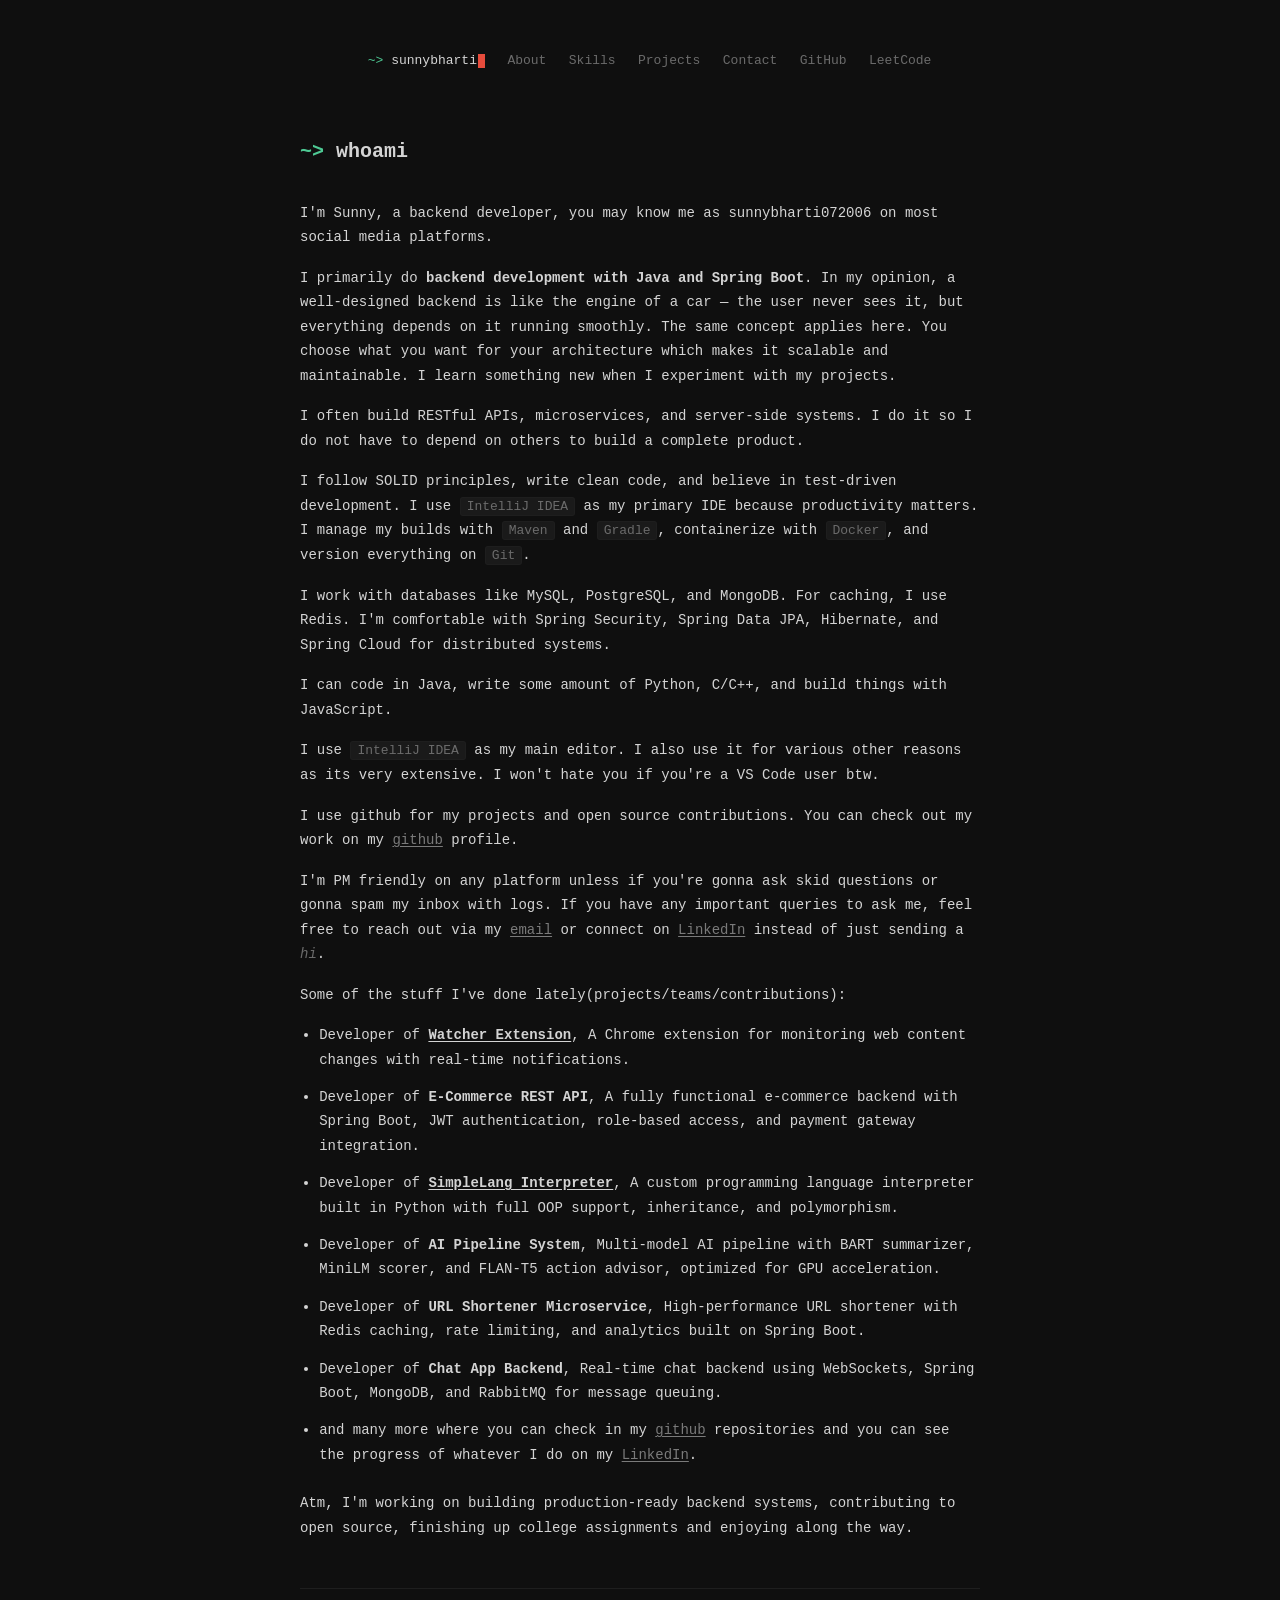
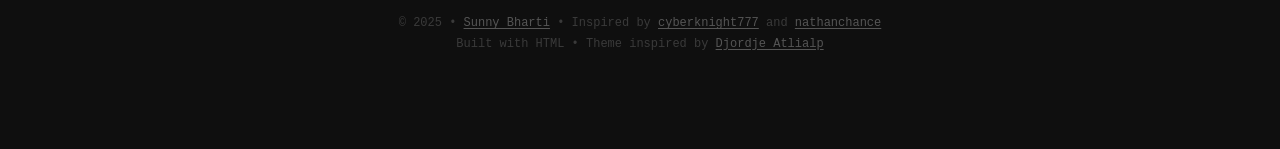
==== about.html @ 4e2f3e36 "Add files via upload" ====
<!DOCTYPE html>
<html lang="en">

<head>
  <meta charset="UTF-8" />
  <meta name="viewport" content="width=device-width, initial-scale=1.0" />
  <title>~&gt; whoami :: Sunny Bharti</title>
  <style>
    :root {
      --bg: #0f0f0f;
      --fg: #d4d4d4;
      --fg-dim: #6b6b6b;
      --border: #1e1e1e;
      --green: #4ec994;
      --link: #7a7a7a;
    }

    * {
      box-sizing: border-box;
      margin: 0;
      padding: 0;
    }

    body {
      background: var(--bg);
      color: var(--fg);
      font-family: 'Courier New', Courier, monospace;
      font-size: 14px;
      min-height: 100vh;
      padding: 2rem 1.5rem;
      line-height: 1.75;
    }

    /* ── NAV ── */
    nav {
      margin-bottom: 3rem;
    }

    nav ul {
      list-style: none;
      display: flex;
      flex-wrap: wrap;
      align-items: center;
      justify-content: center;
      gap: 0.3rem 1.4rem;
    }

    nav a {
      font-size: 13px;
      color: var(--fg-dim);
      text-decoration: none;
    }

    nav a:hover {
      color: var(--fg);
      text-decoration: underline;
    }

    .nav-brand {
      color: var(--fg);
      text-decoration: none;
    }

    .nav-brand:hover {
      color: var(--green);
    }

    .nav-brand .prefix {
      color: var(--green);
    }

    .nav-brand .cursor {
      display: inline-block;
      width: 7px;
      height: 14px;
      background: #e74c3c;
      margin-left: 1px;
      vertical-align: text-bottom;
      animation: cursor-blink 1s step-end infinite;
    }

    @keyframes cursor-blink {
      0%, 100% { opacity: 1; }
      50% { opacity: 0; }
    }

    /* ── CONTENT ── */
    .content {
      max-width: 680px;
      margin: 0 auto;
      padding-bottom: 4rem;
    }

    h1 {
      font-size: 20px;
      font-weight: bold;
      color: var(--fg);
      margin-bottom: 2rem;
    }

    h1 .prefix {
      color: var(--green);
    }

    p {
      margin-bottom: 1rem;
      color: var(--fg);
      font-size: 14px;
    }

    a {
      color: var(--link);
      text-decoration: underline;
      text-underline-offset: 2px;
    }

    a:hover {
      color: var(--fg);
    }

    strong {
      color: var(--fg);
      font-weight: bold;
    }

    code {
      background: #1a1a1a;
      border: 1px solid var(--border);
      padding: 1px 6px;
      border-radius: 3px;
      font-size: 13px;
      color: var(--fg-dim);
    }

    em {
      font-style: italic;
      color: var(--fg-dim);
    }

    ul {
      margin: 1rem 0 1.5rem 1.2rem;
      list-style: disc;
    }

    li {
      margin-bottom: 0.8rem;
      font-size: 14px;
      color: var(--fg);
    }

    li strong a {
      color: var(--fg);
      font-weight: bold;
    }

    li strong a:hover {
      color: var(--green);
    }

    /* ── FOOTER ── */
    footer {
      border-top: 1px solid var(--border);
      margin-top: 3rem;
      padding-top: 1.5rem;
      font-size: 12px;
      color: #3a3a3a;
      text-align: center;
      line-height: 1.7;
    }

    footer a {
      color: #555;
    }

    footer a:hover {
      color: var(--fg-dim);
    }
  </style>
</head>

<body>

  <nav>
    <ul>
      <li><a href="index.html" class="nav-brand"><span class="prefix">~&gt;</span> sunnybharti<span class="cursor"></span></a></li>
      <li><a href="about.html">About</a></li>
      <li><a href="skills.html">Skills</a></li>
      <li><a href="projects.html">Projects</a></li>
      <li><a href="contact.html">Contact</a></li>
      <li><a href="https://github.com/sunnybharti072006" target="_blank">GitHub</a></li>
      <li><a href="https://leetcode.com/u/sunnykumar_07/" target="_blank">LeetCode</a></li>
    </ul>
  </nav>

  <div class="content">
    <h1><span class="prefix">~&gt;</span> whoami</h1>

    <p>I'm Sunny, a backend developer, you may know me as sunnybharti072006 on most social media platforms.</p>

    <p>I primarily do <strong>backend development with Java and Spring Boot</strong>. In my opinion, a well-designed
      backend is like the engine of a car — the user never sees it, but everything depends on it running smoothly. The
      same concept applies here. You choose what you want for your architecture which makes it scalable and
      maintainable. I learn something new when I experiment with my projects.</p>

    <p>I often build RESTful APIs, microservices, and server-side systems. I do it so I do not have to depend on others
      to build a complete product.</p>

    <p>I follow SOLID principles, write clean code, and believe in test-driven development. I use
      <code>IntelliJ IDEA</code> as my primary IDE because productivity matters. I manage my builds with
      <code>Maven</code> and <code>Gradle</code>, containerize with <code>Docker</code>, and version everything on
      <code>Git</code>.
    </p>

    <p>I work with databases like MySQL, PostgreSQL, and MongoDB. For caching, I use Redis. I'm comfortable with Spring
      Security, Spring Data JPA, Hibernate, and Spring Cloud for distributed systems.</p>

    <p>I can code in Java, write some amount of Python, C/C++, and build things with JavaScript.</p>

    <p>I use <code>IntelliJ IDEA</code> as my main editor. I also use it for various other reasons as its very
      extensive. I won't hate you if you're a VS Code user btw.</p>

    <p>I use github for my projects and open source contributions. You can check out my work on my <a
        href="https://github.com/sunnybharti072006" target="_blank">github</a> profile.</p>

    <p>I'm PM friendly on any platform unless if you're gonna ask skid questions or gonna spam my inbox with logs. If
      you have any important queries to ask me, feel free to reach out via my <a
        href="mailto:sunnybharti072006@gmail.com">email</a> or connect on <a href="https://linkedin.com/in/sunnybharti"
        target="_blank">LinkedIn</a> instead of just sending a <em>hi</em>.</p>

    <p>Some of the stuff I've done lately(projects/teams/contributions):</p>

    <ul>
      <li>Developer of <strong><a href="https://github.com/sunnybharti072006/Watcher-chrome-extention"
            target="_blank">Watcher Extension</a></strong>, A Chrome extension for monitoring web content changes with
        real-time notifications.</li>
      <li>Developer of <strong>E-Commerce REST API</strong>, A fully functional e-commerce backend with Spring Boot, JWT
        authentication, role-based access, and payment gateway integration.</li>
      <li>Developer of <strong><a href="#">SimpleLang Interpreter</a></strong>, A custom programming language
        interpreter built in Python with full OOP support, inheritance, and polymorphism.</li>
      <li>Developer of <strong>AI Pipeline System</strong>, Multi-model AI pipeline with BART summarizer, MiniLM scorer,
        and FLAN-T5 action advisor, optimized for GPU acceleration.</li>
      <li>Developer of <strong>URL Shortener Microservice</strong>, High-performance URL shortener with Redis caching,
        rate limiting, and analytics built on Spring Boot.</li>
      <li>Developer of <strong>Chat App Backend</strong>, Real-time chat backend using WebSockets, Spring Boot, MongoDB,
        and RabbitMQ for message queuing.</li>
      <li>and many more where you can check in my <a href="https://github.com/sunnybharti072006"
          target="_blank">github</a> repositories and you can see the progress of whatever I do on my <a
          href="https://linkedin.com/in/sunnybharti" target="_blank">LinkedIn</a>.</li>
    </ul>

    <p>Atm, I'm working on building production-ready backend systems, contributing to open source, finishing up college
      assignments and enjoying along the way.</p>

    <footer>
      © 2025 &bull; <a href="index.html">Sunny Bharti</a> &bull; Inspired by <a href="https://cyberknight777.dev"
        target="_blank">cyberknight777</a> and <a href="https://nathanchance.dev" target="_blank">nathanchance</a><br>
      Built with HTML &bull; Theme inspired by <a href="https://github.com/rhazdon" target="_blank">Djordje Atlialp</a>
    </footer>
  </div>

</body>

</html>
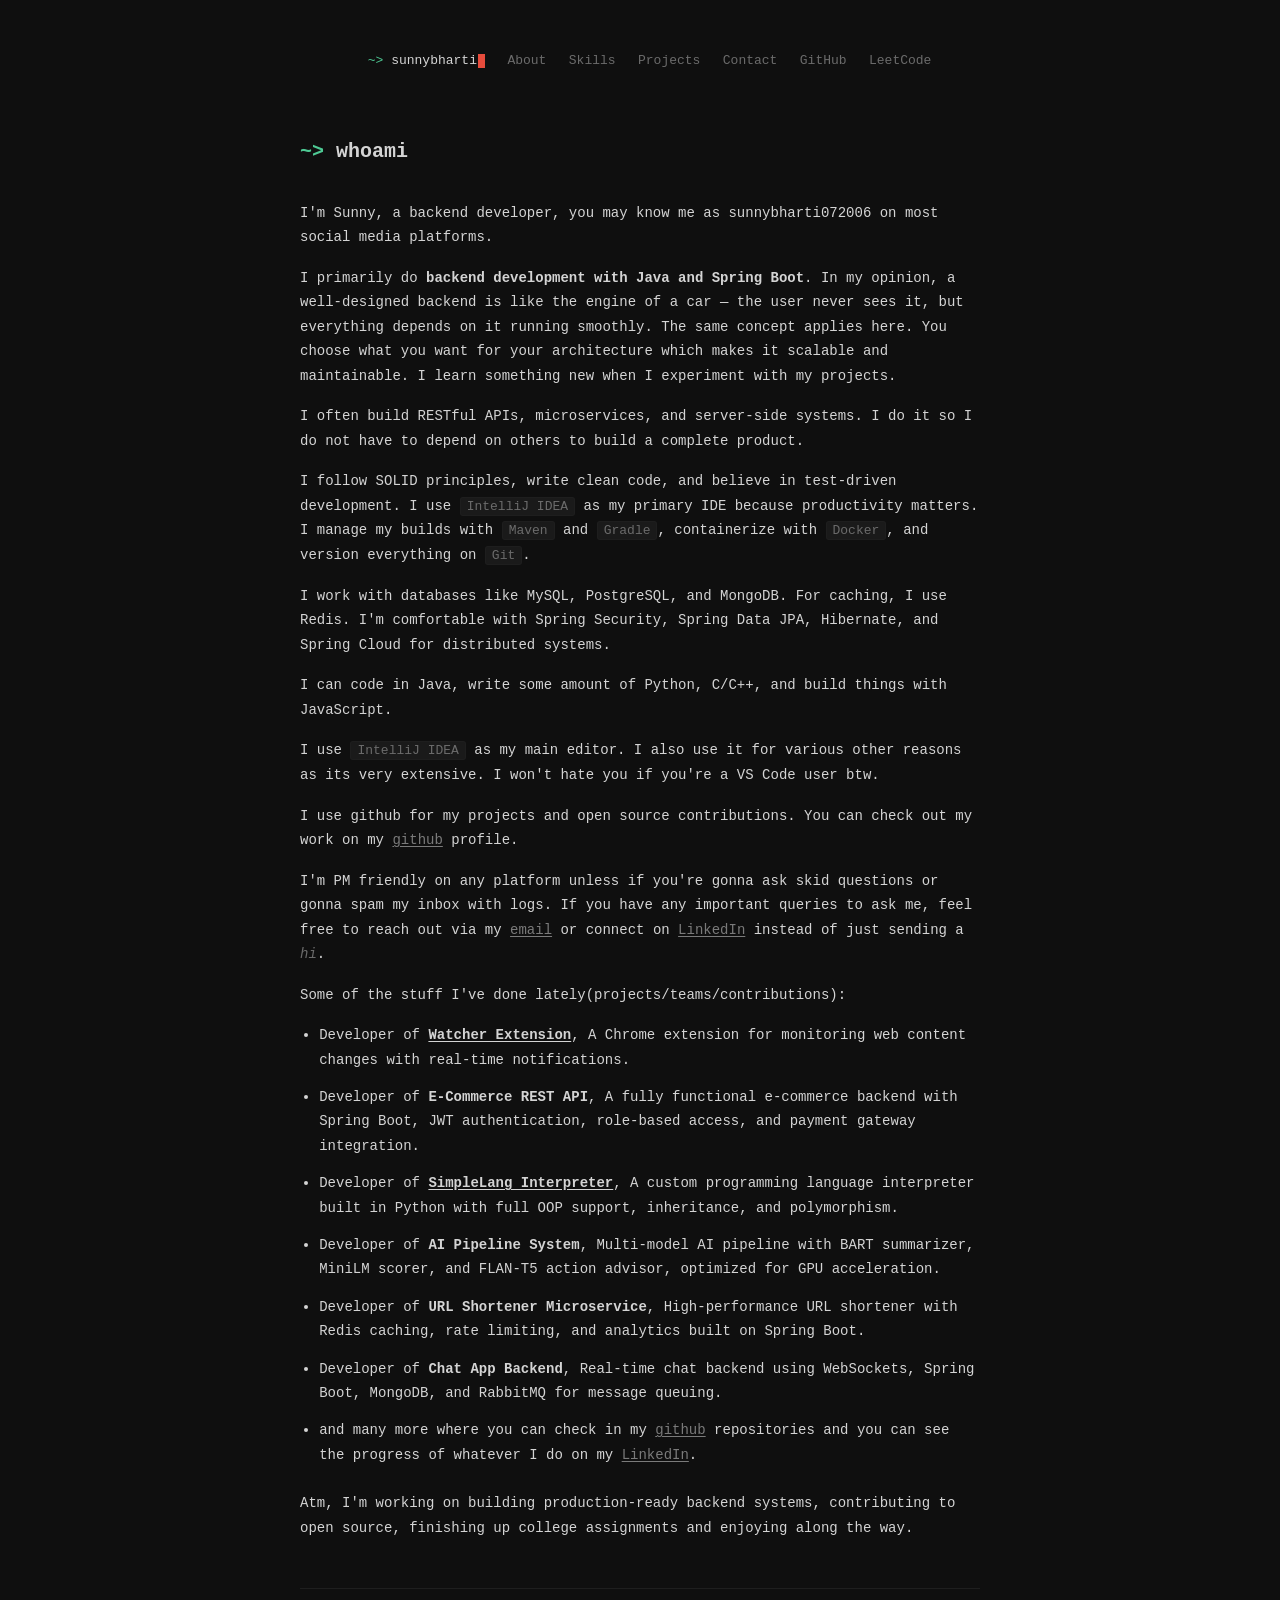
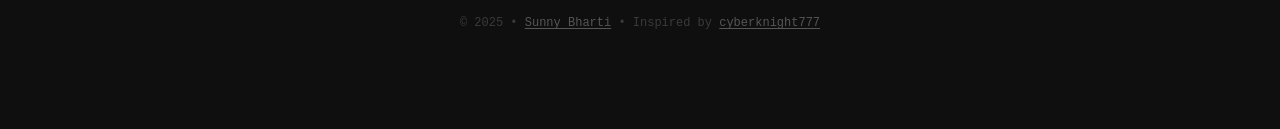
==== commit 0d6c266c: "Update about.html" ====
--- a/about.html
+++ b/about.html
@@ -253,11 +253,10 @@
 
     <footer>
       © 2025 &bull; <a href="index.html">Sunny Bharti</a> &bull; Inspired by <a href="https://cyberknight777.dev"
-        target="_blank">cyberknight777</a> and <a href="https://nathanchance.dev" target="_blank">nathanchance</a><br>
-      Built with HTML &bull; Theme inspired by <a href="https://github.com/rhazdon" target="_blank">Djordje Atlialp</a>
+        target="_blank">cyberknight777</a>
     </footer>
   </div>
 
 </body>
 
-</html>+</html>
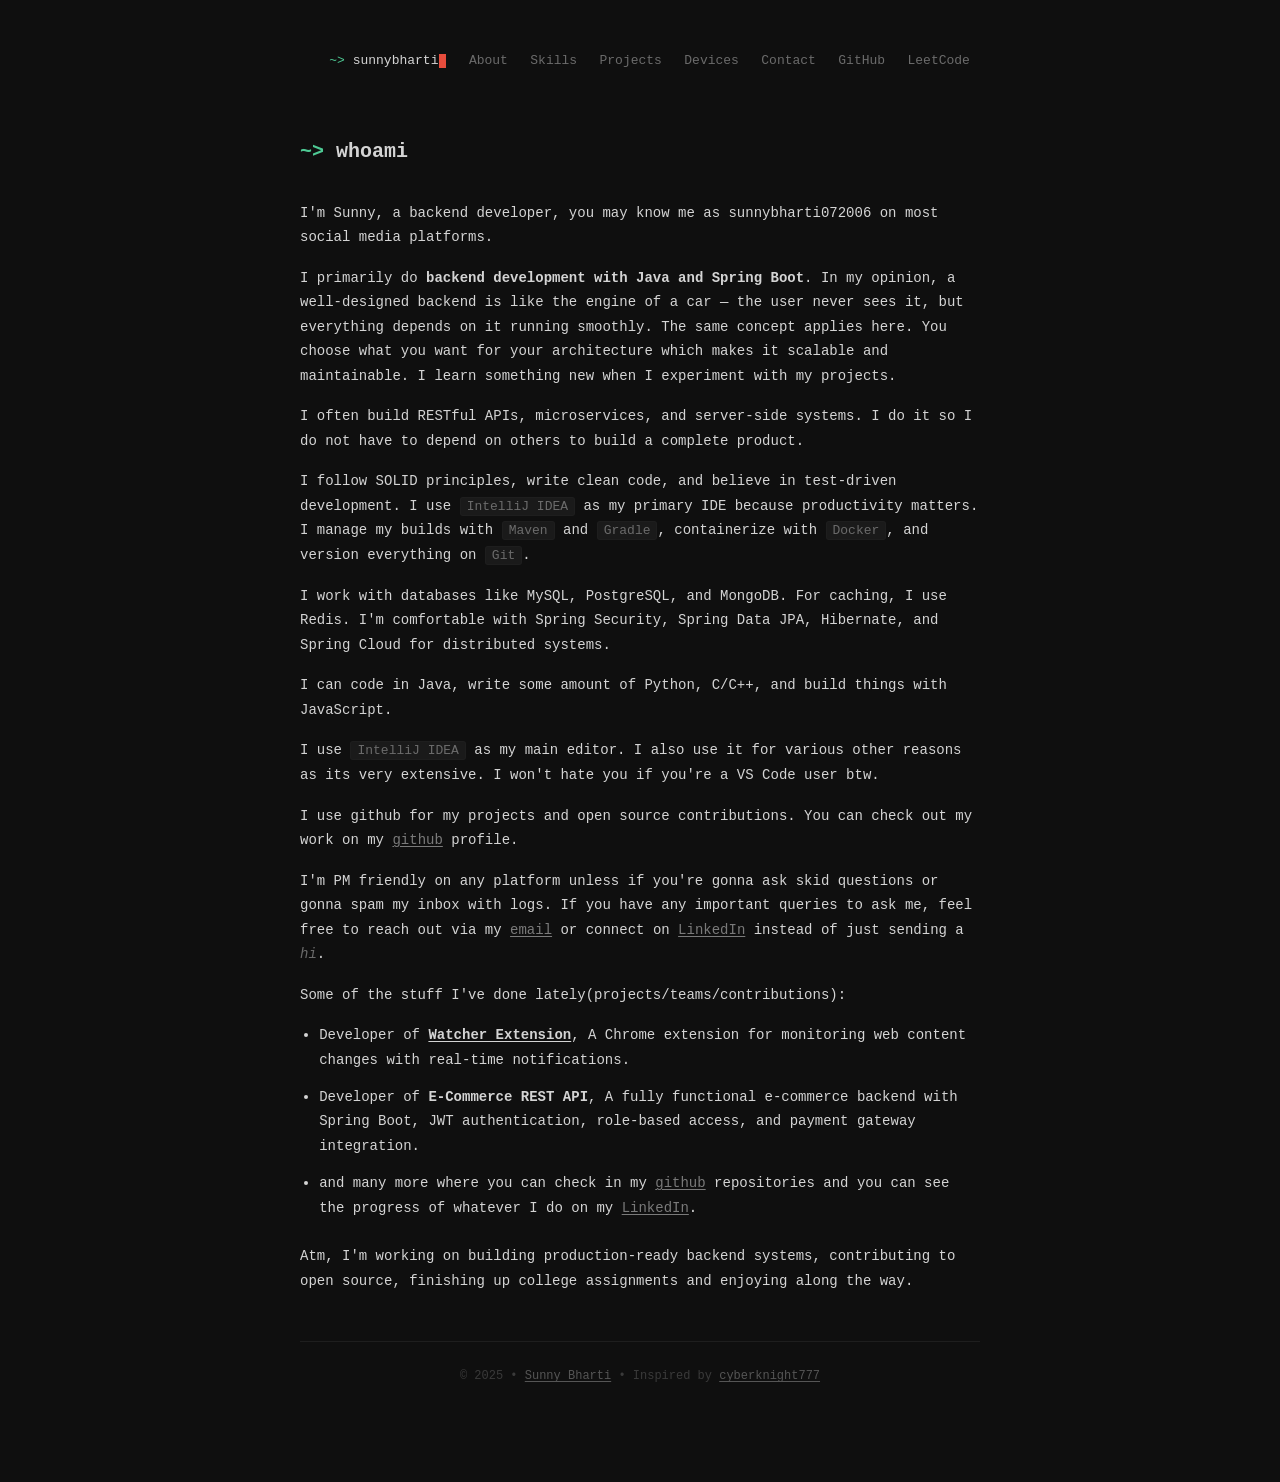
==== commit 53077ea2: "Add files via upload" ====
--- a/about.html
+++ b/about.html
@@ -80,8 +80,15 @@
     }
 
     @keyframes cursor-blink {
-      0%, 100% { opacity: 1; }
-      50% { opacity: 0; }
+
+      0%,
+      100% {
+        opacity: 1;
+      }
+
+      50% {
+        opacity: 0;
+      }
     }
 
     /* ── CONTENT ── */
@@ -182,10 +189,12 @@
 
   <nav>
     <ul>
-      <li><a href="index.html" class="nav-brand"><span class="prefix">~&gt;</span> sunnybharti<span class="cursor"></span></a></li>
+      <li><a href="index.html" class="nav-brand"><span class="prefix">~&gt;</span> sunnybharti<span
+            class="cursor"></span></a></li>
       <li><a href="about.html">About</a></li>
       <li><a href="skills.html">Skills</a></li>
       <li><a href="projects.html">Projects</a></li>
+      <li><a href="devices.html">Devices</a></li>
       <li><a href="contact.html">Contact</a></li>
       <li><a href="https://github.com/sunnybharti072006" target="_blank">GitHub</a></li>
       <li><a href="https://leetcode.com/u/sunnykumar_07/" target="_blank">LeetCode</a></li>
@@ -235,14 +244,10 @@
         real-time notifications.</li>
       <li>Developer of <strong>E-Commerce REST API</strong>, A fully functional e-commerce backend with Spring Boot, JWT
         authentication, role-based access, and payment gateway integration.</li>
-      <li>Developer of <strong><a href="#">SimpleLang Interpreter</a></strong>, A custom programming language
-        interpreter built in Python with full OOP support, inheritance, and polymorphism.</li>
-      <li>Developer of <strong>AI Pipeline System</strong>, Multi-model AI pipeline with BART summarizer, MiniLM scorer,
-        and FLAN-T5 action advisor, optimized for GPU acceleration.</li>
-      <li>Developer of <strong>URL Shortener Microservice</strong>, High-performance URL shortener with Redis caching,
-        rate limiting, and analytics built on Spring Boot.</li>
-      <li>Developer of <strong>Chat App Backend</strong>, Real-time chat backend using WebSockets, Spring Boot, MongoDB,
-        and RabbitMQ for message queuing.</li>
+
+
+
+
       <li>and many more where you can check in my <a href="https://github.com/sunnybharti072006"
           target="_blank">github</a> repositories and you can see the progress of whatever I do on my <a
           href="https://linkedin.com/in/sunnybharti" target="_blank">LinkedIn</a>.</li>
@@ -259,4 +264,4 @@
 
 </body>
 
-</html>
+</html>
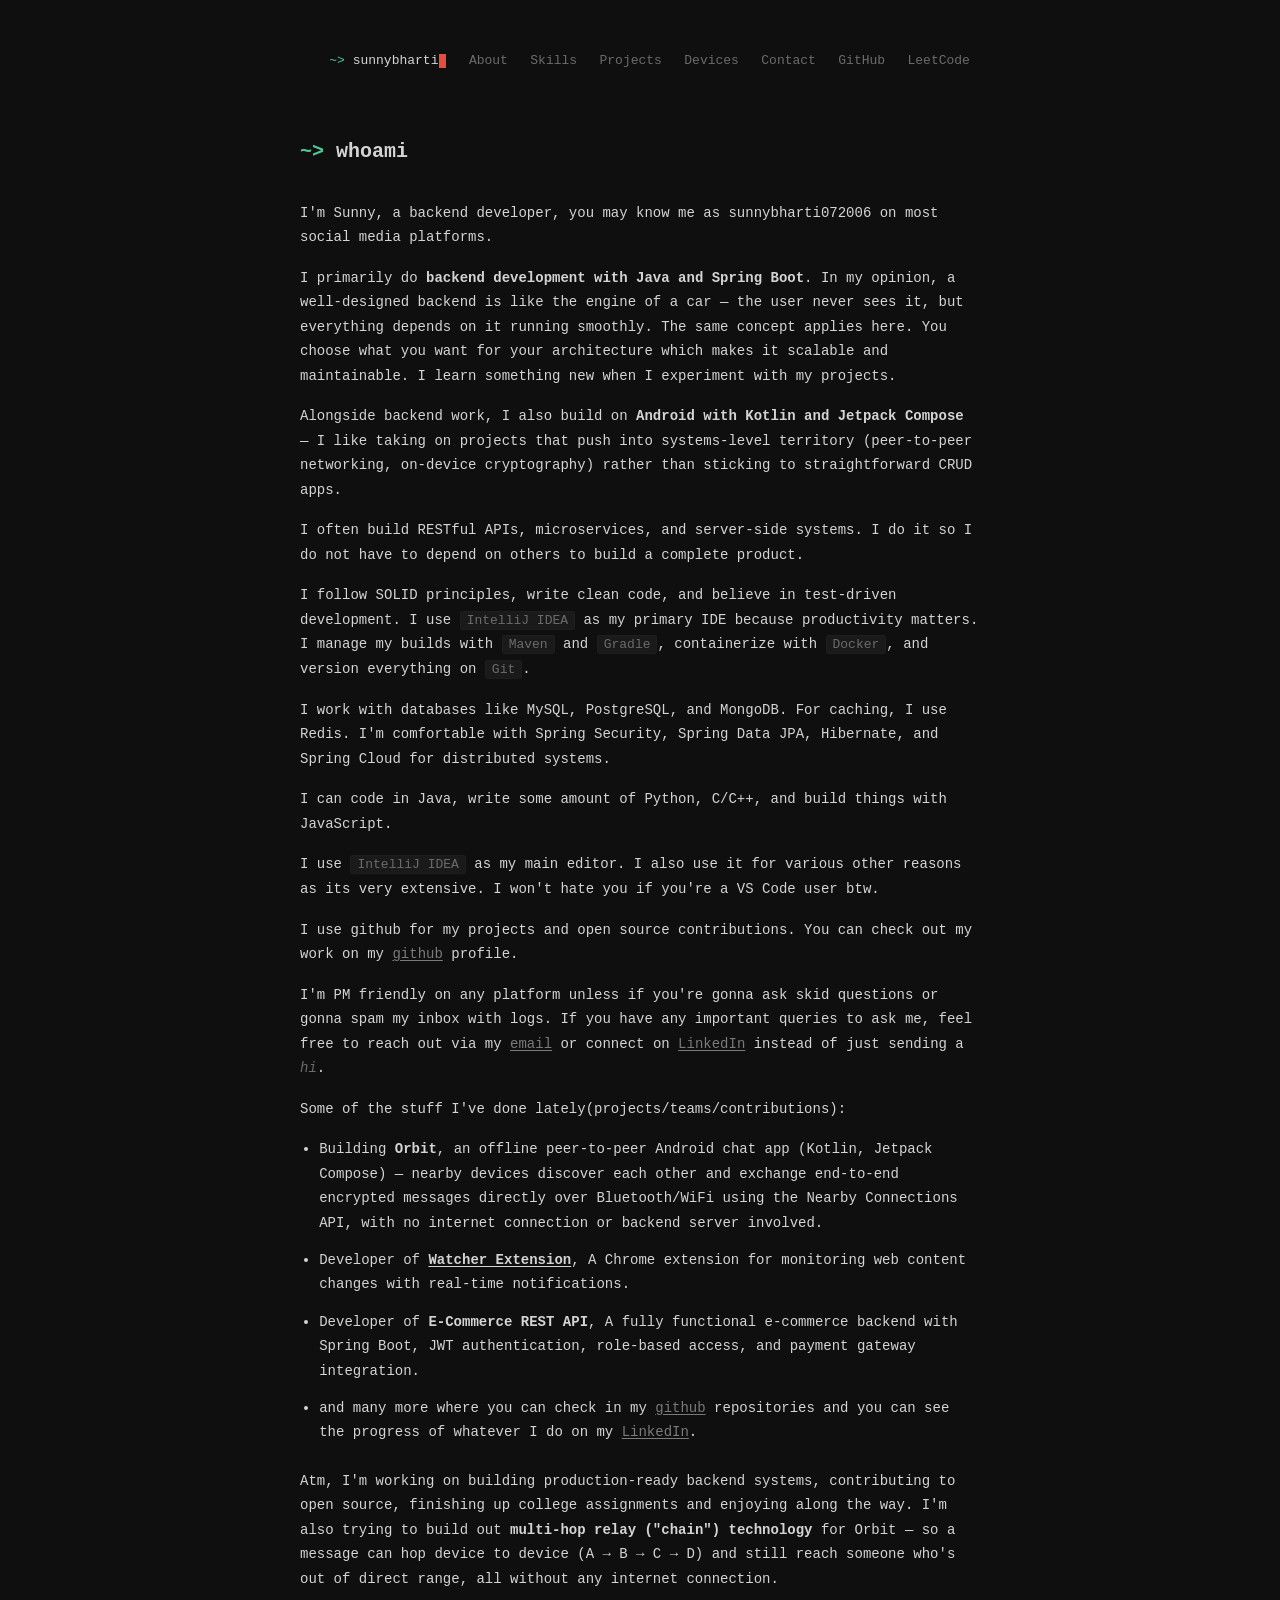
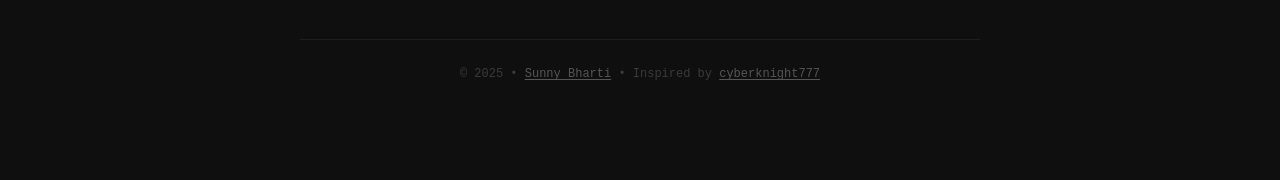
==== commit d437c07a: "Update about.html" ====
--- a/about.html
+++ b/about.html
@@ -211,6 +211,10 @@
       same concept applies here. You choose what you want for your architecture which makes it scalable and
       maintainable. I learn something new when I experiment with my projects.</p>
 
+    <p>Alongside backend work, I also build on <strong>Android with Kotlin and Jetpack Compose</strong> — I like
+      taking on projects that push into systems-level territory (peer-to-peer networking, on-device cryptography)
+      rather than sticking to straightforward CRUD apps.</p>
+
     <p>I often build RESTful APIs, microservices, and server-side systems. I do it so I do not have to depend on others
       to build a complete product.</p>
 
@@ -239,6 +243,9 @@
     <p>Some of the stuff I've done lately(projects/teams/contributions):</p>
 
     <ul>
+      <li>Building <strong>Orbit</strong>, an offline peer-to-peer Android chat app (Kotlin, Jetpack Compose) — nearby
+        devices discover each other and exchange end-to-end encrypted messages directly over Bluetooth/WiFi using the
+        Nearby Connections API, with no internet connection or backend server involved.</li>
       <li>Developer of <strong><a href="https://github.com/sunnybharti072006/Watcher-chrome-extention"
             target="_blank">Watcher Extension</a></strong>, A Chrome extension for monitoring web content changes with
         real-time notifications.</li>
@@ -250,11 +257,13 @@
 
       <li>and many more where you can check in my <a href="https://github.com/sunnybharti072006"
           target="_blank">github</a> repositories and you can see the progress of whatever I do on my <a
-          href="https://linkedin.com/in/sunnybharti" target="_blank">LinkedIn</a>.</li>
+          href="https://www.linkedin.com/in/sunny-kumar-69316b330" target="_blank">LinkedIn</a>.</li>
     </ul>
 
     <p>Atm, I'm working on building production-ready backend systems, contributing to open source, finishing up college
-      assignments and enjoying along the way.</p>
+      assignments and enjoying along the way. I'm also trying to build out <strong>multi-hop relay ("chain")
+      technology</strong> for Orbit — so a message can hop device to device (A → B → C → D) and still reach someone
+      who's out of direct range, all without any internet connection.</p>
 
     <footer>
       © 2025 &bull; <a href="index.html">Sunny Bharti</a> &bull; Inspired by <a href="https://cyberknight777.dev"
@@ -264,4 +273,4 @@
 
 </body>
 
-</html>+</html>
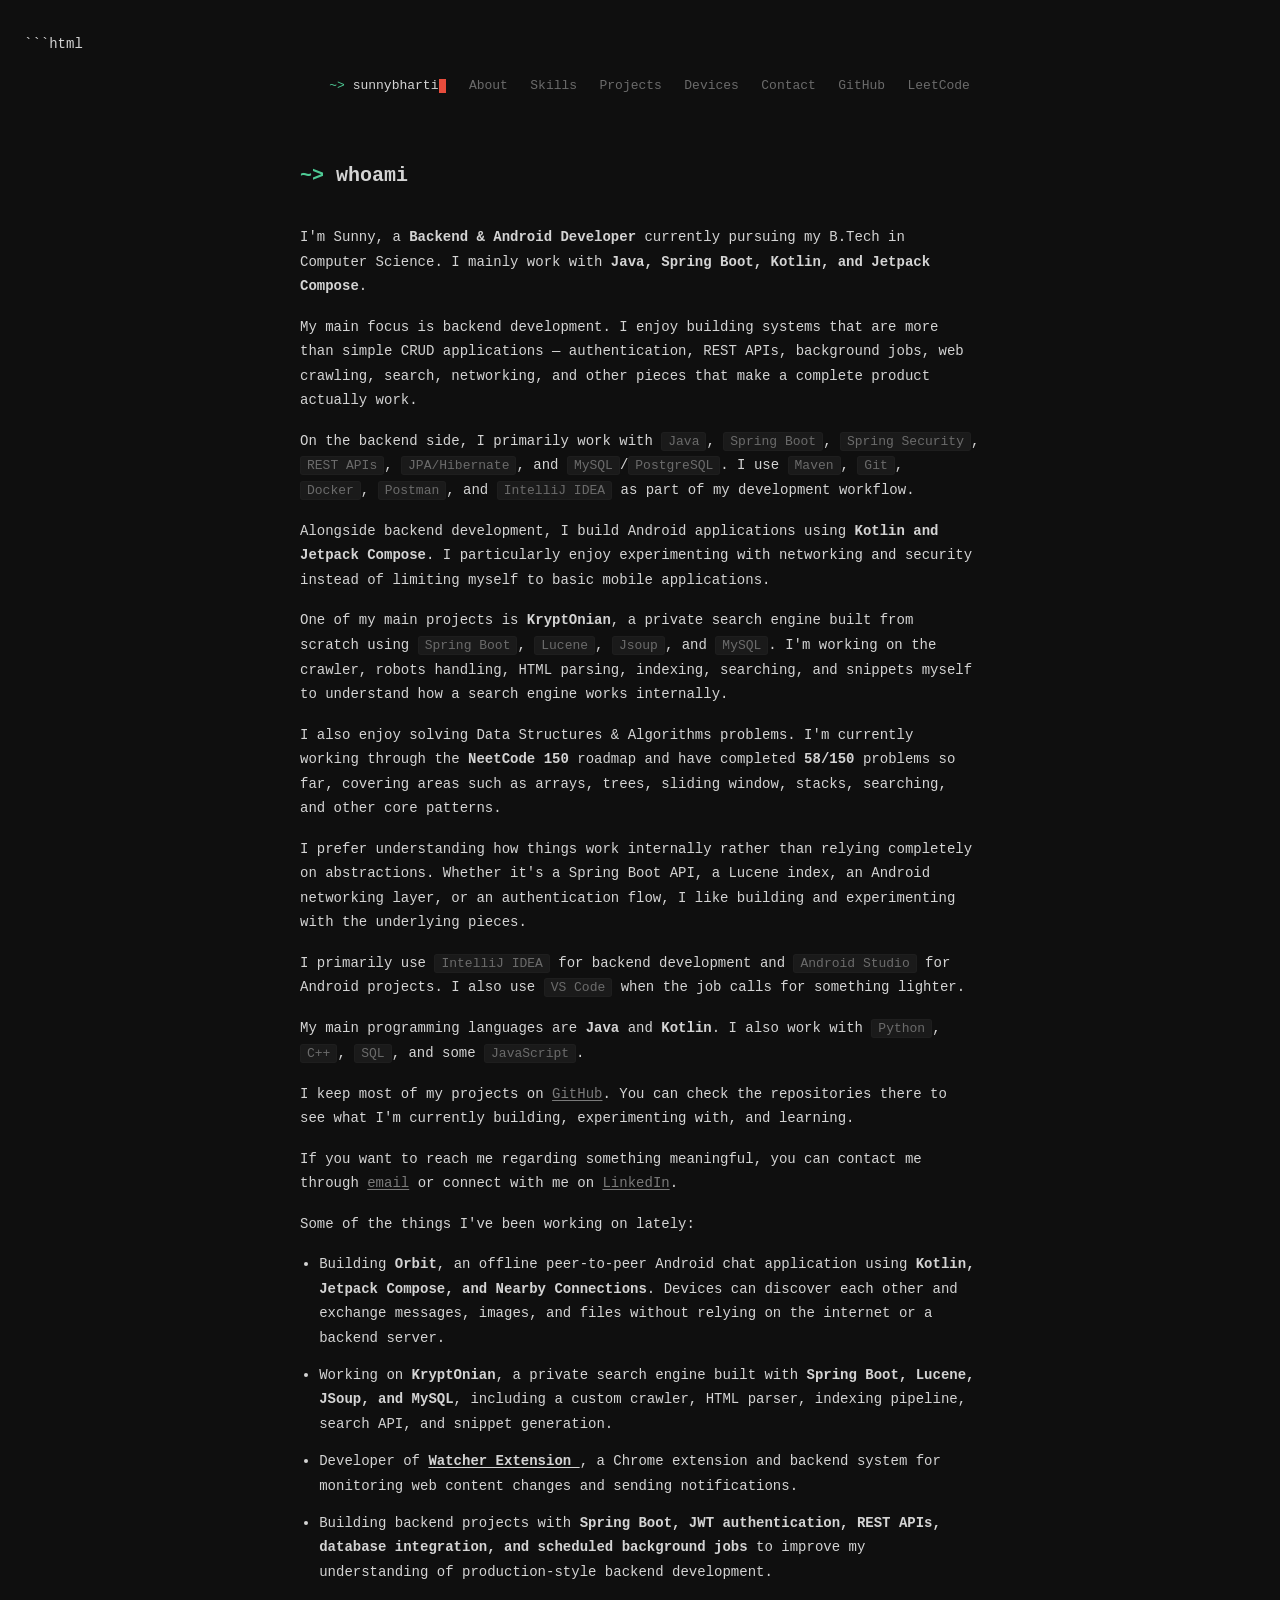
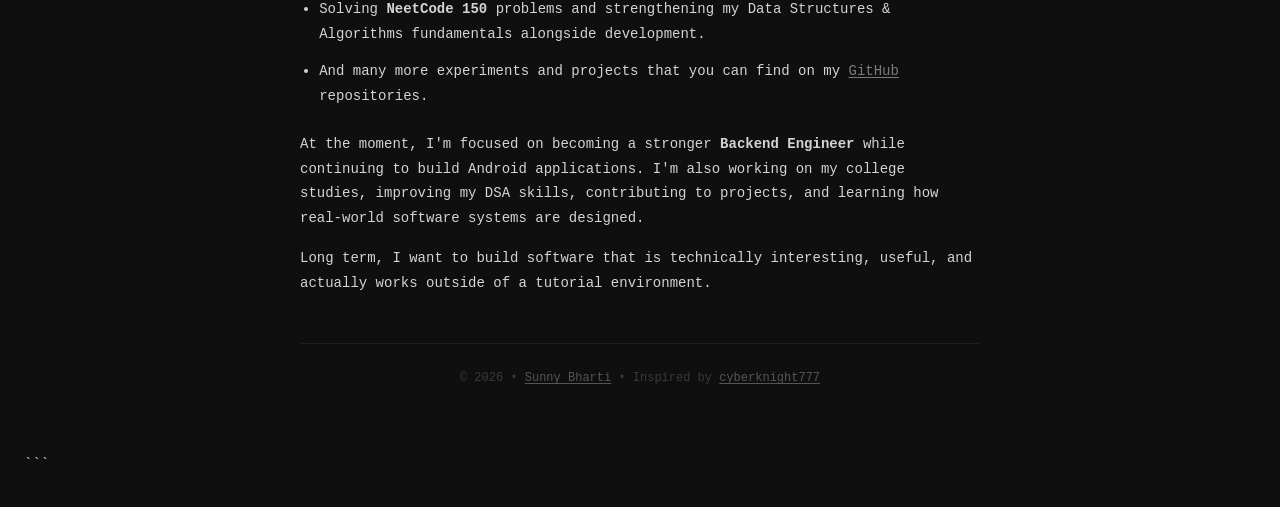
==== commit b619311d: "Revise personal info and project highlights in about.html Updated personal description and project d" ====
--- a/about.html
+++ b/about.html
@@ -1,3 +1,4 @@
+```html
 <!DOCTYPE html>
 <html lang="en">
 
@@ -5,6 +6,7 @@
   <meta charset="UTF-8" />
   <meta name="viewport" content="width=device-width, initial-scale=1.0" />
   <title>~&gt; whoami :: Sunny Bharti</title>
+
   <style>
     :root {
       --bg: #0f0f0f;
@@ -189,88 +191,214 @@
 
   <nav>
     <ul>
-      <li><a href="index.html" class="nav-brand"><span class="prefix">~&gt;</span> sunnybharti<span
-            class="cursor"></span></a></li>
+      <li>
+        <a href="index.html" class="nav-brand">
+          <span class="prefix">~&gt;</span> sunnybharti<span class="cursor"></span>
+        </a>
+      </li>
+
       <li><a href="about.html">About</a></li>
       <li><a href="skills.html">Skills</a></li>
       <li><a href="projects.html">Projects</a></li>
       <li><a href="devices.html">Devices</a></li>
       <li><a href="contact.html">Contact</a></li>
-      <li><a href="https://github.com/sunnybharti072006" target="_blank">GitHub</a></li>
-      <li><a href="https://leetcode.com/u/sunnykumar_07/" target="_blank">LeetCode</a></li>
+
+      <li>
+        <a href="https://github.com/sunnybharti072006" target="_blank">
+          GitHub
+        </a>
+      </li>
+
+      <li>
+        <a href="https://leetcode.com/u/sunnykumar_07/" target="_blank">
+          LeetCode
+        </a>
+      </li>
     </ul>
   </nav>
 
+
   <div class="content">
+
     <h1><span class="prefix">~&gt;</span> whoami</h1>
 
-    <p>I'm Sunny, a backend developer, you may know me as sunnybharti072006 on most social media platforms.</p>
-
-    <p>I primarily do <strong>backend development with Java and Spring Boot</strong>. In my opinion, a well-designed
-      backend is like the engine of a car — the user never sees it, but everything depends on it running smoothly. The
-      same concept applies here. You choose what you want for your architecture which makes it scalable and
-      maintainable. I learn something new when I experiment with my projects.</p>
-
-    <p>Alongside backend work, I also build on <strong>Android with Kotlin and Jetpack Compose</strong> — I like
-      taking on projects that push into systems-level territory (peer-to-peer networking, on-device cryptography)
-      rather than sticking to straightforward CRUD apps.</p>
-
-    <p>I often build RESTful APIs, microservices, and server-side systems. I do it so I do not have to depend on others
-      to build a complete product.</p>
-
-    <p>I follow SOLID principles, write clean code, and believe in test-driven development. I use
-      <code>IntelliJ IDEA</code> as my primary IDE because productivity matters. I manage my builds with
-      <code>Maven</code> and <code>Gradle</code>, containerize with <code>Docker</code>, and version everything on
-      <code>Git</code>.
-    </p>
-
-    <p>I work with databases like MySQL, PostgreSQL, and MongoDB. For caching, I use Redis. I'm comfortable with Spring
-      Security, Spring Data JPA, Hibernate, and Spring Cloud for distributed systems.</p>
-
-    <p>I can code in Java, write some amount of Python, C/C++, and build things with JavaScript.</p>
-
-    <p>I use <code>IntelliJ IDEA</code> as my main editor. I also use it for various other reasons as its very
-      extensive. I won't hate you if you're a VS Code user btw.</p>
-
-    <p>I use github for my projects and open source contributions. You can check out my work on my <a
-        href="https://github.com/sunnybharti072006" target="_blank">github</a> profile.</p>
-
-    <p>I'm PM friendly on any platform unless if you're gonna ask skid questions or gonna spam my inbox with logs. If
-      you have any important queries to ask me, feel free to reach out via my <a
-        href="mailto:sunnybharti072006@gmail.com">email</a> or connect on <a href="https://linkedin.com/in/sunnybharti"
-        target="_blank">LinkedIn</a> instead of just sending a <em>hi</em>.</p>
-
-    <p>Some of the stuff I've done lately(projects/teams/contributions):</p>
+
+    <p>
+      I'm Sunny, a <strong>Backend & Android Developer</strong> currently pursuing
+      my B.Tech in Computer Science. I mainly work with
+      <strong>Java, Spring Boot, Kotlin, and Jetpack Compose</strong>.
+    </p>
+
+
+    <p>
+      My main focus is backend development. I enjoy building systems that are
+      more than simple CRUD applications — authentication, REST APIs,
+      background jobs, web crawling, search, networking, and other pieces that
+      make a complete product actually work.
+    </p>
+
+
+    <p>
+      On the backend side, I primarily work with
+      <code>Java</code>, <code>Spring Boot</code>, <code>Spring Security</code>,
+      <code>REST APIs</code>, <code>JPA/Hibernate</code>, and
+      <code>MySQL</code>/<code>PostgreSQL</code>. I use
+      <code>Maven</code>, <code>Git</code>, <code>Docker</code>,
+      <code>Postman</code>, and <code>IntelliJ IDEA</code> as part of my
+      development workflow.
+    </p>
+
+
+    <p>
+      Alongside backend development, I build Android applications using
+      <strong>Kotlin and Jetpack Compose</strong>. I particularly enjoy
+      experimenting with networking and security instead of limiting myself
+      to basic mobile applications.
+    </p>
+
+
+    <p>
+      One of my main projects is <strong>KryptOnian</strong>, a private search
+      engine built from scratch using <code>Spring Boot</code>,
+      <code>Lucene</code>, <code>Jsoup</code>, and <code>MySQL</code>.
+      I'm working on the crawler, robots handling, HTML parsing, indexing,
+      searching, and snippets myself to understand how a search engine works
+      internally.
+    </p>
+
+
+    <p>
+      I also enjoy solving Data Structures & Algorithms problems. I'm currently
+      working through the <strong>NeetCode 150</strong> roadmap and have
+      completed <strong>58/150</strong> problems so far, covering areas such as
+      arrays, trees, sliding window, stacks, searching, and other core patterns.
+    </p>
+
+
+    <p>
+      I prefer understanding how things work internally rather than relying
+      completely on abstractions. Whether it's a Spring Boot API, a Lucene
+      index, an Android networking layer, or an authentication flow, I like
+      building and experimenting with the underlying pieces.
+    </p>
+
+
+    <p>
+      I primarily use <code>IntelliJ IDEA</code> for backend development and
+      <code>Android Studio</code> for Android projects. I also use
+      <code>VS Code</code> when the job calls for something lighter.
+    </p>
+
+
+    <p>
+      My main programming languages are <strong>Java</strong> and
+      <strong>Kotlin</strong>. I also work with <code>Python</code>,
+      <code>C++</code>, <code>SQL</code>, and some <code>JavaScript</code>.
+    </p>
+
+
+    <p>
+      I keep most of my projects on
+      <a href="https://github.com/sunnybharti072006" target="_blank">GitHub</a>.
+      You can check the repositories there to see what I'm currently building,
+      experimenting with, and learning.
+    </p>
+
+
+    <p>
+      If you want to reach me regarding something meaningful, you can contact
+      me through <a href="mailto:sunnybharti072006@gmail.com">email</a> or
+      connect with me on
+      <a href="https://www.linkedin.com/in/sunny-kumar-69316b330"
+        target="_blank">LinkedIn</a>.
+    </p>
+
+
+    <p>
+      Some of the things I've been working on lately:
+    </p>
+
 
     <ul>
-      <li>Building <strong>Orbit</strong>, an offline peer-to-peer Android chat app (Kotlin, Jetpack Compose) — nearby
-        devices discover each other and exchange end-to-end encrypted messages directly over Bluetooth/WiFi using the
-        Nearby Connections API, with no internet connection or backend server involved.</li>
-      <li>Developer of <strong><a href="https://github.com/sunnybharti072006/Watcher-chrome-extention"
-            target="_blank">Watcher Extension</a></strong>, A Chrome extension for monitoring web content changes with
-        real-time notifications.</li>
-      <li>Developer of <strong>E-Commerce REST API</strong>, A fully functional e-commerce backend with Spring Boot, JWT
-        authentication, role-based access, and payment gateway integration.</li>
-
-
-
-
-      <li>and many more where you can check in my <a href="https://github.com/sunnybharti072006"
-          target="_blank">github</a> repositories and you can see the progress of whatever I do on my <a
-          href="https://www.linkedin.com/in/sunny-kumar-69316b330" target="_blank">LinkedIn</a>.</li>
+
+      <li>
+        Building <strong>Orbit</strong>, an offline peer-to-peer Android chat
+        application using <strong>Kotlin, Jetpack Compose, and Nearby
+        Connections</strong>. Devices can discover each other and exchange
+        messages, images, and files without relying on the internet or a
+        backend server.
+      </li>
+
+      <li>
+        Working on <strong>KryptOnian</strong>, a private search engine built
+        with <strong>Spring Boot, Lucene, JSoup, and MySQL</strong>, including
+        a custom crawler, HTML parser, indexing pipeline, search API, and
+        snippet generation.
+      </li>
+
+      <li>
+        Developer of
+        <strong>
+          <a href="https://github.com/sunnybharti072006/Watcher-chrome-extention"
+            target="_blank">
+            Watcher Extension
+          </a>
+        </strong>,
+        a Chrome extension and backend system for monitoring web content
+        changes and sending notifications.
+      </li>
+
+      <li>
+        Building backend projects with
+        <strong>Spring Boot, JWT authentication, REST APIs, database
+        integration, and scheduled background jobs</strong> to improve my
+        understanding of production-style backend development.
+      </li>
+
+      <li>
+        Solving
+        <strong>NeetCode 150</strong> problems and strengthening my
+        Data Structures & Algorithms fundamentals alongside development.
+      </li>
+
+      <li>
+        And many more experiments and projects that you can find on my
+        <a href="https://github.com/sunnybharti072006"
+          target="_blank">GitHub</a>
+        repositories.
+      </li>
+
     </ul>
 
-    <p>Atm, I'm working on building production-ready backend systems, contributing to open source, finishing up college
-      assignments and enjoying along the way. I'm also trying to build out <strong>multi-hop relay ("chain")
-      technology</strong> for Orbit — so a message can hop device to device (A → B → C → D) and still reach someone
-      who's out of direct range, all without any internet connection.</p>
+
+    <p>
+      At the moment, I'm focused on becoming a stronger
+      <strong>Backend Engineer</strong> while continuing to build Android
+      applications. I'm also working on my college studies, improving my DSA
+      skills, contributing to projects, and learning how real-world software
+      systems are designed.
+    </p>
+
+
+    <p>
+      Long term, I want to build software that is technically interesting,
+      useful, and actually works outside of a tutorial environment.
+    </p>
+
 
     <footer>
-      © 2025 &bull; <a href="index.html">Sunny Bharti</a> &bull; Inspired by <a href="https://cyberknight777.dev"
-        target="_blank">cyberknight777</a>
+      © 2026 &bull;
+      <a href="index.html">Sunny Bharti</a>
+      &bull;
+      Inspired by
+      <a href="https://cyberknight777.dev" target="_blank">
+        cyberknight777
+      </a>
     </footer>
+
   </div>
 
 </body>
 
 </html>
+```
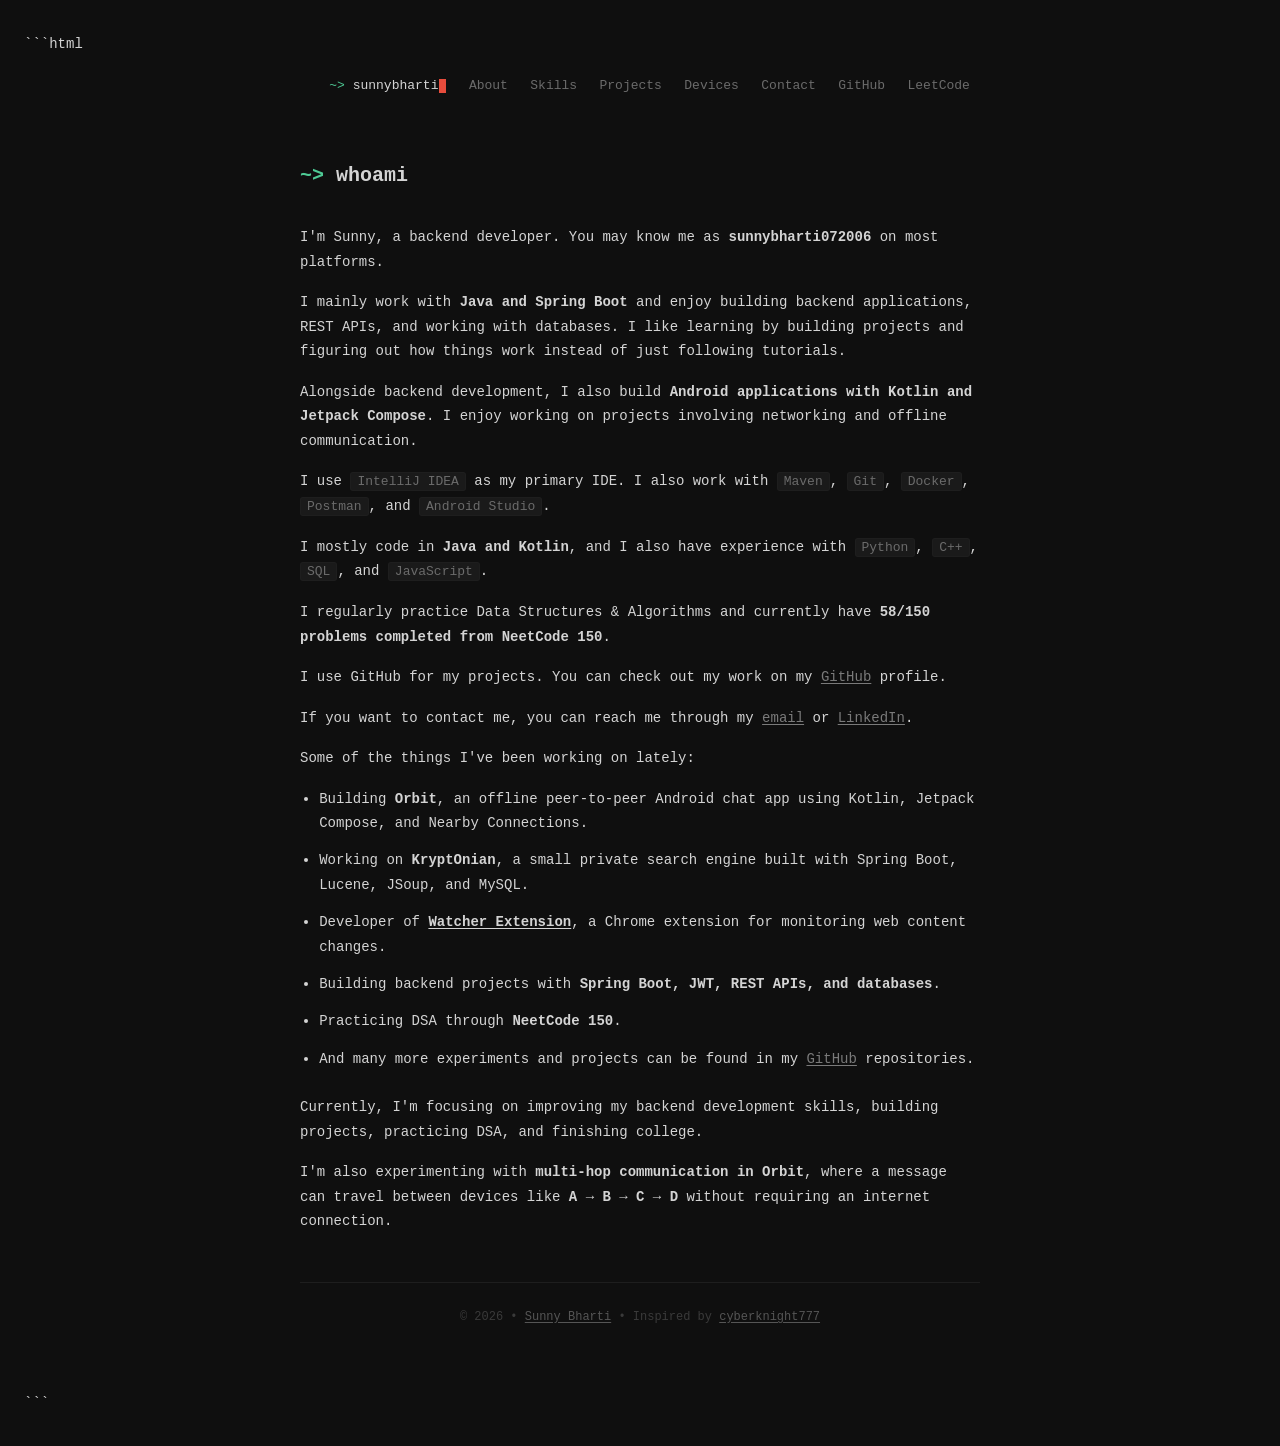
==== commit cb4ee9ec: "Refactor about.html for clarity and updates Updated the content and structure of the about page, inc" ====
--- a/about.html
+++ b/about.html
@@ -6,7 +6,6 @@
   <meta charset="UTF-8" />
   <meta name="viewport" content="width=device-width, initial-scale=1.0" />
   <title>~&gt; whoami :: Sunny Bharti</title>
-
   <style>
     :root {
       --bg: #0f0f0f;
@@ -191,209 +190,125 @@
 
   <nav>
     <ul>
-      <li>
-        <a href="index.html" class="nav-brand">
-          <span class="prefix">~&gt;</span> sunnybharti<span class="cursor"></span>
-        </a>
-      </li>
-
+      <li><a href="index.html" class="nav-brand"><span class="prefix">~&gt;</span> sunnybharti<span
+            class="cursor"></span></a></li>
       <li><a href="about.html">About</a></li>
       <li><a href="skills.html">Skills</a></li>
       <li><a href="projects.html">Projects</a></li>
       <li><a href="devices.html">Devices</a></li>
       <li><a href="contact.html">Contact</a></li>
-
-      <li>
-        <a href="https://github.com/sunnybharti072006" target="_blank">
-          GitHub
-        </a>
-      </li>
-
-      <li>
-        <a href="https://leetcode.com/u/sunnykumar_07/" target="_blank">
-          LeetCode
-        </a>
-      </li>
+      <li><a href="https://github.com/sunnybharti072006" target="_blank">GitHub</a></li>
+      <li><a href="https://leetcode.com/u/sunnykumar_07/" target="_blank">LeetCode</a></li>
     </ul>
   </nav>
 
-
   <div class="content">
 
     <h1><span class="prefix">~&gt;</span> whoami</h1>
 
-
-    <p>
-      I'm Sunny, a <strong>Backend & Android Developer</strong> currently pursuing
-      my B.Tech in Computer Science. I mainly work with
-      <strong>Java, Spring Boot, Kotlin, and Jetpack Compose</strong>.
-    </p>
-
-
-    <p>
-      My main focus is backend development. I enjoy building systems that are
-      more than simple CRUD applications — authentication, REST APIs,
-      background jobs, web crawling, search, networking, and other pieces that
-      make a complete product actually work.
-    </p>
-
-
-    <p>
-      On the backend side, I primarily work with
-      <code>Java</code>, <code>Spring Boot</code>, <code>Spring Security</code>,
-      <code>REST APIs</code>, <code>JPA/Hibernate</code>, and
-      <code>MySQL</code>/<code>PostgreSQL</code>. I use
+    <p>
+      I'm Sunny, a backend developer. You may know me as
+      <strong>sunnybharti072006</strong> on most platforms.
+    </p>
+
+    <p>
+      I mainly work with <strong>Java and Spring Boot</strong> and enjoy
+      building backend applications, REST APIs, and working with databases.
+      I like learning by building projects and figuring out how things work
+      instead of just following tutorials.
+    </p>
+
+    <p>
+      Alongside backend development, I also build
+      <strong>Android applications with Kotlin and Jetpack Compose</strong>.
+      I enjoy working on projects involving networking and offline
+      communication.
+    </p>
+
+    <p>
+      I use <code>IntelliJ IDEA</code> as my primary IDE. I also work with
       <code>Maven</code>, <code>Git</code>, <code>Docker</code>,
-      <code>Postman</code>, and <code>IntelliJ IDEA</code> as part of my
-      development workflow.
-    </p>
-
-
-    <p>
-      Alongside backend development, I build Android applications using
-      <strong>Kotlin and Jetpack Compose</strong>. I particularly enjoy
-      experimenting with networking and security instead of limiting myself
-      to basic mobile applications.
-    </p>
-
-
-    <p>
-      One of my main projects is <strong>KryptOnian</strong>, a private search
-      engine built from scratch using <code>Spring Boot</code>,
-      <code>Lucene</code>, <code>Jsoup</code>, and <code>MySQL</code>.
-      I'm working on the crawler, robots handling, HTML parsing, indexing,
-      searching, and snippets myself to understand how a search engine works
-      internally.
-    </p>
-
-
-    <p>
-      I also enjoy solving Data Structures & Algorithms problems. I'm currently
-      working through the <strong>NeetCode 150</strong> roadmap and have
-      completed <strong>58/150</strong> problems so far, covering areas such as
-      arrays, trees, sliding window, stacks, searching, and other core patterns.
-    </p>
-
-
-    <p>
-      I prefer understanding how things work internally rather than relying
-      completely on abstractions. Whether it's a Spring Boot API, a Lucene
-      index, an Android networking layer, or an authentication flow, I like
-      building and experimenting with the underlying pieces.
-    </p>
-
-
-    <p>
-      I primarily use <code>IntelliJ IDEA</code> for backend development and
-      <code>Android Studio</code> for Android projects. I also use
-      <code>VS Code</code> when the job calls for something lighter.
-    </p>
-
-
-    <p>
-      My main programming languages are <strong>Java</strong> and
-      <strong>Kotlin</strong>. I also work with <code>Python</code>,
-      <code>C++</code>, <code>SQL</code>, and some <code>JavaScript</code>.
-    </p>
-
-
-    <p>
-      I keep most of my projects on
-      <a href="https://github.com/sunnybharti072006" target="_blank">GitHub</a>.
-      You can check the repositories there to see what I'm currently building,
-      experimenting with, and learning.
-    </p>
-
-
-    <p>
-      If you want to reach me regarding something meaningful, you can contact
-      me through <a href="mailto:sunnybharti072006@gmail.com">email</a> or
-      connect with me on
-      <a href="https://www.linkedin.com/in/sunny-kumar-69316b330"
+      <code>Postman</code>, and <code>Android Studio</code>.
+    </p>
+
+    <p>
+      I mostly code in <strong>Java and Kotlin</strong>, and I also have
+      experience with <code>Python</code>, <code>C++</code>,
+      <code>SQL</code>, and <code>JavaScript</code>.
+    </p>
+
+    <p>
+      I regularly practice Data Structures &amp; Algorithms and currently have
+      <strong>58/150 problems completed from NeetCode 150</strong>.
+    </p>
+
+    <p>
+      I use GitHub for my projects. You can check out my work on my
+      <a href="https://github.com/sunnybharti072006" target="_blank">GitHub</a>
+      profile.
+    </p>
+
+    <p>
+      If you want to contact me, you can reach me through my
+      <a href="mailto:sunnybharti072006@gmail.com">email</a>
+      or <a href="https://www.linkedin.com/in/sunny-kumar-69316b330"
         target="_blank">LinkedIn</a>.
     </p>
 
-
     <p>
       Some of the things I've been working on lately:
     </p>
 
-
     <ul>
 
       <li>
         Building <strong>Orbit</strong>, an offline peer-to-peer Android chat
-        application using <strong>Kotlin, Jetpack Compose, and Nearby
-        Connections</strong>. Devices can discover each other and exchange
-        messages, images, and files without relying on the internet or a
-        backend server.
-      </li>
-
-      <li>
-        Working on <strong>KryptOnian</strong>, a private search engine built
-        with <strong>Spring Boot, Lucene, JSoup, and MySQL</strong>, including
-        a custom crawler, HTML parser, indexing pipeline, search API, and
-        snippet generation.
-      </li>
-
-      <li>
-        Developer of
-        <strong>
-          <a href="https://github.com/sunnybharti072006/Watcher-chrome-extention"
-            target="_blank">
-            Watcher Extension
-          </a>
-        </strong>,
-        a Chrome extension and backend system for monitoring web content
-        changes and sending notifications.
-      </li>
-
-      <li>
-        Building backend projects with
-        <strong>Spring Boot, JWT authentication, REST APIs, database
-        integration, and scheduled background jobs</strong> to improve my
-        understanding of production-style backend development.
-      </li>
-
-      <li>
-        Solving
-        <strong>NeetCode 150</strong> problems and strengthening my
-        Data Structures & Algorithms fundamentals alongside development.
-      </li>
-
-      <li>
-        And many more experiments and projects that you can find on my
+        app using Kotlin, Jetpack Compose, and Nearby Connections.
+      </li>
+
+      <li>
+        Working on <strong>KryptOnian</strong>, a small private search engine
+        built with Spring Boot, Lucene, JSoup, and MySQL.
+      </li>
+
+      <li>
+        Developer of <strong><a
+            href="https://github.com/sunnybharti072006/Watcher-chrome-extention"
+            target="_blank">Watcher Extension</a></strong>, a Chrome
+        extension for monitoring web content changes.
+      </li>
+
+      <li>
+        Building backend projects with <strong>Spring Boot, JWT, REST APIs,
+        and databases</strong>.
+      </li>
+
+      <li>
+        Practicing DSA through <strong>NeetCode 150</strong>.
+      </li>
+
+      <li>
+        And many more experiments and projects can be found in my
         <a href="https://github.com/sunnybharti072006"
-          target="_blank">GitHub</a>
-        repositories.
+          target="_blank">GitHub</a> repositories.
       </li>
 
     </ul>
 
-
-    <p>
-      At the moment, I'm focused on becoming a stronger
-      <strong>Backend Engineer</strong> while continuing to build Android
-      applications. I'm also working on my college studies, improving my DSA
-      skills, contributing to projects, and learning how real-world software
-      systems are designed.
-    </p>
-
-
-    <p>
-      Long term, I want to build software that is technically interesting,
-      useful, and actually works outside of a tutorial environment.
-    </p>
-
+    <p>
+      Currently, I'm focusing on improving my backend development skills,
+      building projects, practicing DSA, and finishing college.
+    </p>
+
+    <p>
+      I'm also experimenting with <strong>multi-hop communication in
+        Orbit</strong>, where a message can travel between devices like
+      <strong>A → B → C → D</strong> without requiring an internet connection.
+    </p>
 
     <footer>
-      © 2026 &bull;
-      <a href="index.html">Sunny Bharti</a>
-      &bull;
-      Inspired by
-      <a href="https://cyberknight777.dev" target="_blank">
-        cyberknight777
-      </a>
+      © 2026 &bull; <a href="index.html">Sunny Bharti</a> &bull; Inspired by
+      <a href="https://cyberknight777.dev" target="_blank">cyberknight777</a>
     </footer>
 
   </div>
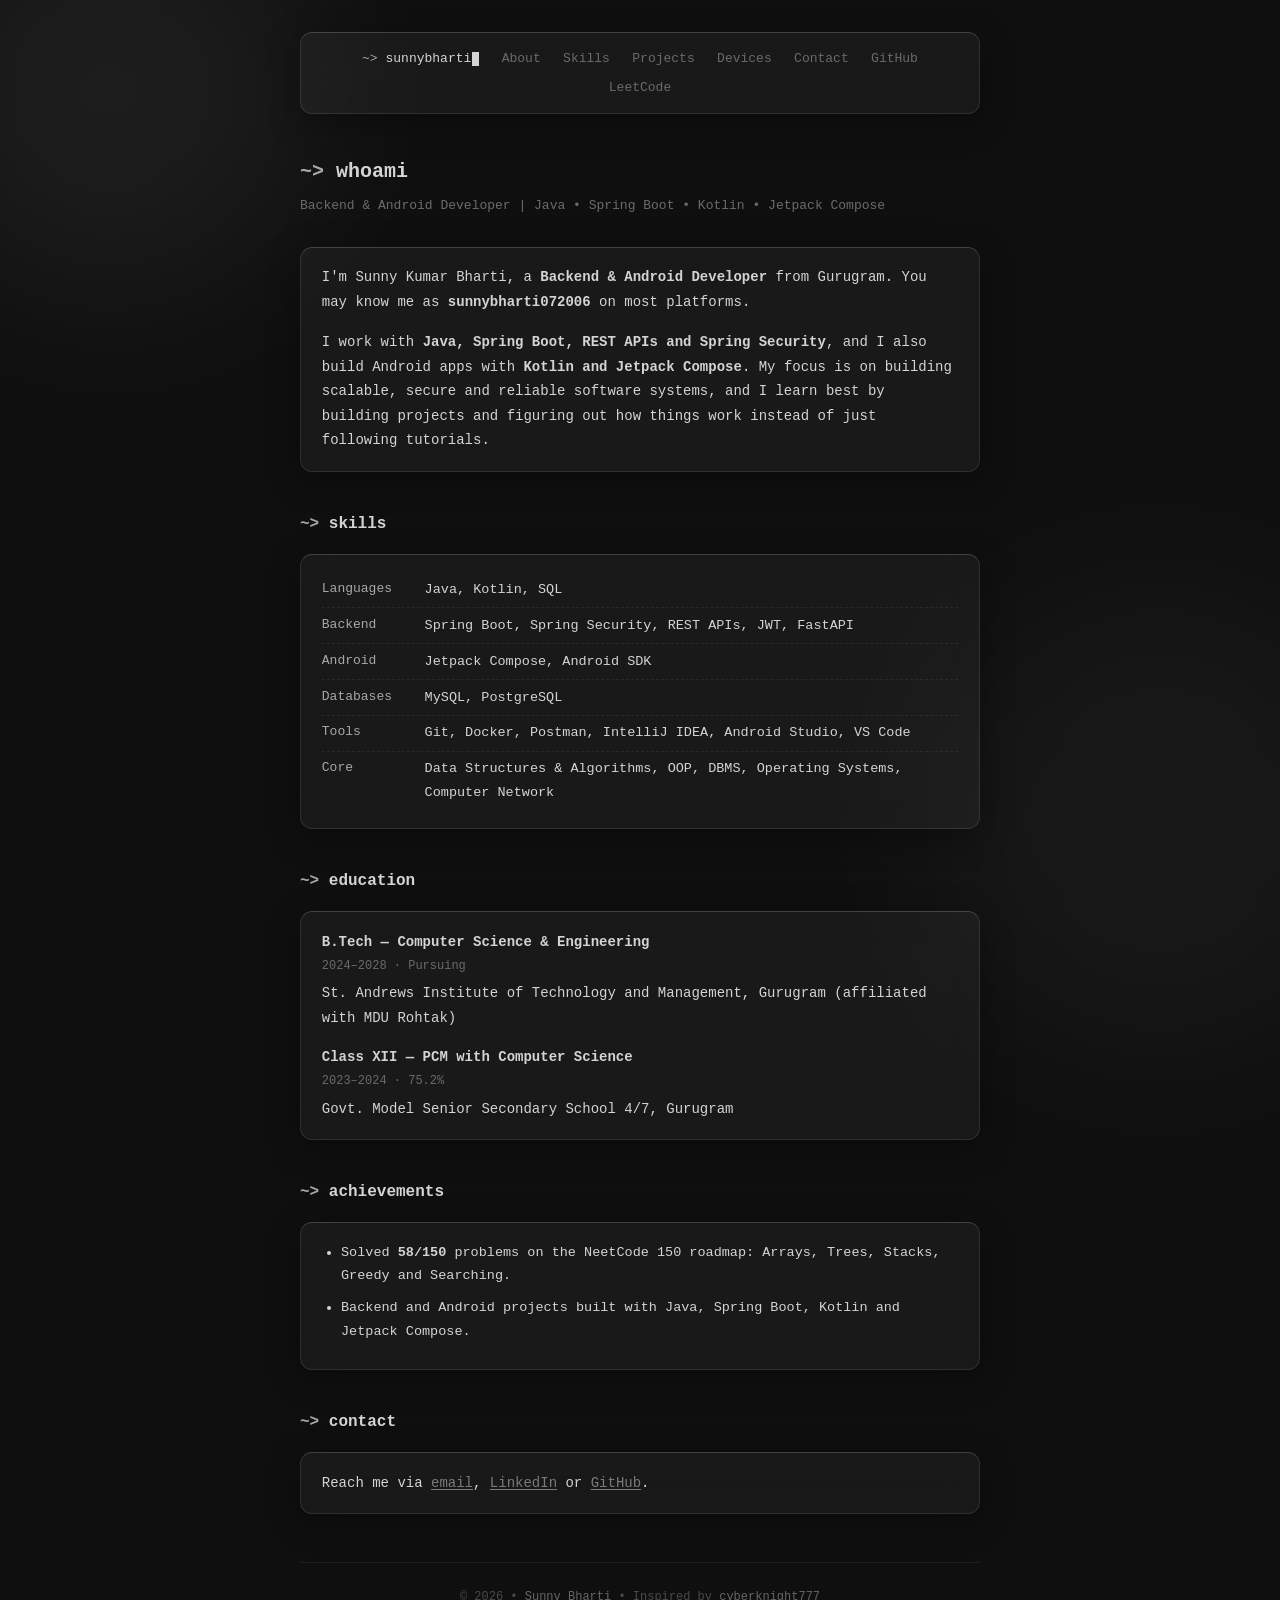
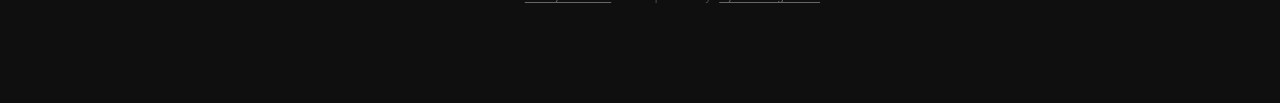
==== commit e765f11b: "Add files via upload" ====
--- a/about.html
+++ b/about.html
@@ -1,4 +1,3 @@
-```html
 <!DOCTYPE html>
 <html lang="en">
 
@@ -12,14 +11,21 @@
       --fg: #d4d4d4;
       --fg-dim: #6b6b6b;
       --border: #1e1e1e;
-      --green: #4ec994;
+      --green: #a8a8a8;
       --link: #7a7a7a;
+      --glass-bg: rgba(255, 255, 255, 0.045);
+      --glass-border: rgba(255, 255, 255, 0.10);
+      --glass-hi: rgba(255, 255, 255, 0.18);
     }
 
     * {
       box-sizing: border-box;
       margin: 0;
       padding: 0;
+    }
+
+    html {
+      scroll-behavior: smooth;
     }
 
     body {
@@ -30,11 +36,56 @@
       min-height: 100vh;
       padding: 2rem 1.5rem;
       line-height: 1.75;
+      position: relative;
+      overflow-x: hidden;
+    }
+
+    /* soft glowing blobs behind the glass so the blur is actually visible */
+    body::before,
+    body::after {
+      content: "";
+      position: fixed;
+      border-radius: 50%;
+      filter: blur(90px);
+      z-index: -1;
+      pointer-events: none;
+    }
+
+    body::before {
+      width: 420px;
+      height: 420px;
+      top: -120px;
+      left: -100px;
+      background: rgba(255, 255, 255, 0.06);
+    }
+
+    body::after {
+      width: 480px;
+      height: 480px;
+      bottom: -160px;
+      right: -120px;
+      background: rgba(255, 255, 255, 0.04);
+    }
+
+    /* ── GLASS ── */
+    .glass {
+      background: var(--glass-bg);
+      -webkit-backdrop-filter: blur(16px) saturate(140%);
+      backdrop-filter: blur(16px) saturate(140%);
+      border: 1px solid var(--glass-border);
+      border-top-color: var(--glass-hi);
+      border-radius: 12px;
+      box-shadow: 0 8px 32px rgba(0, 0, 0, 0.35);
     }
 
     /* ── NAV ── */
     nav {
-      margin-bottom: 3rem;
+      max-width: 680px;
+      margin: 0 auto 2.5rem;
+      padding: 0.8rem 1.2rem;
+      position: sticky;
+      top: 0.8rem;
+      z-index: 10;
     }
 
     nav ul {
@@ -74,7 +125,7 @@
       display: inline-block;
       width: 7px;
       height: 14px;
-      background: #e74c3c;
+      background: #d4d4d4;
       margin-left: 1px;
       vertical-align: text-bottom;
       animation: cursor-blink 1s step-end infinite;
@@ -103,11 +154,31 @@
       font-size: 20px;
       font-weight: bold;
       color: var(--fg);
-      margin-bottom: 2rem;
-    }
-
-    h1 .prefix {
+      margin-bottom: 0.4rem;
+    }
+
+    h1 .prefix,
+    h2 .prefix {
       color: var(--green);
+    }
+
+    .tagline {
+      color: var(--fg-dim);
+      margin-bottom: 1.8rem;
+      font-size: 13px;
+    }
+
+    h2 {
+      font-size: 16px;
+      font-weight: bold;
+      color: var(--fg);
+      margin: 2.4rem 0 1rem;
+    }
+
+    h3 {
+      font-size: 14px;
+      color: var(--fg);
+      margin-bottom: 0.1rem;
     }
 
     p {
@@ -132,8 +203,8 @@
     }
 
     code {
-      background: #1a1a1a;
-      border: 1px solid var(--border);
+      background: rgba(255, 255, 255, 0.06);
+      border: 1px solid var(--glass-border);
       padding: 1px 6px;
       border-radius: 3px;
       font-size: 13px;
@@ -145,24 +216,61 @@
       color: var(--fg-dim);
     }
 
-    ul {
-      margin: 1rem 0 1.5rem 1.2rem;
+    ul.plain {
+      margin: 0.6rem 0 0 1.2rem;
       list-style: disc;
     }
 
-    li {
-      margin-bottom: 0.8rem;
-      font-size: 14px;
-      color: var(--fg);
-    }
-
-    li strong a {
-      color: var(--fg);
-      font-weight: bold;
-    }
-
-    li strong a:hover {
+    ul.plain li {
+      margin-bottom: 0.5rem;
+      font-size: 13.5px;
+      color: var(--fg);
+    }
+
+    /* ── CARDS ── */
+    .card {
+      padding: 1.1rem 1.3rem;
+      margin-bottom: 1rem;
+      transition: border-color 0.2s, transform 0.2s;
+    }
+
+    .card:hover {
+      border-color: rgba(255, 255, 255, 0.30);
+      transform: translateY(-2px);
+    }
+
+    .card .stack {
+      font-size: 12px;
       color: var(--green);
+      margin-bottom: 0.4rem;
+    }
+
+    .card .meta {
+      font-size: 12px;
+      color: var(--fg-dim);
+    }
+
+    /* skills */
+    .skill-row {
+      display: flex;
+      gap: 0.8rem;
+      padding: 0.35rem 0;
+      border-bottom: 1px dashed rgba(255, 255, 255, 0.07);
+    }
+
+    .skill-row:last-child {
+      border-bottom: none;
+    }
+
+    .skill-row .k {
+      flex: 0 0 90px;
+      color: var(--green);
+      font-size: 13px;
+    }
+
+    .skill-row .v {
+      color: var(--fg);
+      font-size: 13.5px;
     }
 
     /* ── FOOTER ── */
@@ -171,24 +279,46 @@
       margin-top: 3rem;
       padding-top: 1.5rem;
       font-size: 12px;
-      color: #3a3a3a;
+      color: #4a4a4a;
       text-align: center;
       line-height: 1.7;
     }
 
     footer a {
-      color: #555;
+      color: #666;
     }
 
     footer a:hover {
       color: var(--fg-dim);
+    }
+
+    @media (max-width: 520px) {
+      body {
+        padding: 1rem 0.8rem;
+      }
+
+      .skill-row {
+        flex-direction: column;
+        gap: 0;
+      }
+
+      .skill-row .k {
+        flex: none;
+      }
+    }
+
+    /* fallback if backdrop-filter isn't supported */
+    @supports not ((backdrop-filter: blur(1px)) or (-webkit-backdrop-filter: blur(1px))) {
+      .glass {
+        background: rgba(30, 30, 30, 0.92);
+      }
     }
   </style>
 </head>
 
 <body>
 
-  <nav>
+  <nav class="glass">
     <ul>
       <li><a href="index.html" class="nav-brand"><span class="prefix">~&gt;</span> sunnybharti<span
             class="cursor"></span></a></li>
@@ -205,106 +335,67 @@
   <div class="content">
 
     <h1><span class="prefix">~&gt;</span> whoami</h1>
-
-    <p>
-      I'm Sunny, a backend developer. You may know me as
-      <strong>sunnybharti072006</strong> on most platforms.
-    </p>
-
-    <p>
-      I mainly work with <strong>Java and Spring Boot</strong> and enjoy
-      building backend applications, REST APIs, and working with databases.
-      I like learning by building projects and figuring out how things work
-      instead of just following tutorials.
-    </p>
-
-    <p>
-      Alongside backend development, I also build
-      <strong>Android applications with Kotlin and Jetpack Compose</strong>.
-      I enjoy working on projects involving networking and offline
-      communication.
-    </p>
-
-    <p>
-      I use <code>IntelliJ IDEA</code> as my primary IDE. I also work with
-      <code>Maven</code>, <code>Git</code>, <code>Docker</code>,
-      <code>Postman</code>, and <code>Android Studio</code>.
-    </p>
-
-    <p>
-      I mostly code in <strong>Java and Kotlin</strong>, and I also have
-      experience with <code>Python</code>, <code>C++</code>,
-      <code>SQL</code>, and <code>JavaScript</code>.
-    </p>
-
-    <p>
-      I regularly practice Data Structures &amp; Algorithms and currently have
-      <strong>58/150 problems completed from NeetCode 150</strong>.
-    </p>
-
-    <p>
-      I use GitHub for my projects. You can check out my work on my
-      <a href="https://github.com/sunnybharti072006" target="_blank">GitHub</a>
-      profile.
-    </p>
-
-    <p>
-      If you want to contact me, you can reach me through my
-      <a href="mailto:sunnybharti072006@gmail.com">email</a>
-      or <a href="https://www.linkedin.com/in/sunny-kumar-69316b330"
-        target="_blank">LinkedIn</a>.
-    </p>
-
-    <p>
-      Some of the things I've been working on lately:
-    </p>
-
-    <ul>
-
-      <li>
-        Building <strong>Orbit</strong>, an offline peer-to-peer Android chat
-        app using Kotlin, Jetpack Compose, and Nearby Connections.
-      </li>
-
-      <li>
-        Working on <strong>KryptOnian</strong>, a small private search engine
-        built with Spring Boot, Lucene, JSoup, and MySQL.
-      </li>
-
-      <li>
-        Developer of <strong><a
-            href="https://github.com/sunnybharti072006/Watcher-chrome-extention"
-            target="_blank">Watcher Extension</a></strong>, a Chrome
-        extension for monitoring web content changes.
-      </li>
-
-      <li>
-        Building backend projects with <strong>Spring Boot, JWT, REST APIs,
-        and databases</strong>.
-      </li>
-
-      <li>
-        Practicing DSA through <strong>NeetCode 150</strong>.
-      </li>
-
-      <li>
-        And many more experiments and projects can be found in my
-        <a href="https://github.com/sunnybharti072006"
-          target="_blank">GitHub</a> repositories.
-      </li>
-
-    </ul>
-
-    <p>
-      Currently, I'm focusing on improving my backend development skills,
-      building projects, practicing DSA, and finishing college.
-    </p>
-
-    <p>
-      I'm also experimenting with <strong>multi-hop communication in
-        Orbit</strong>, where a message can travel between devices like
-      <strong>A → B → C → D</strong> without requiring an internet connection.
-    </p>
+    <p class="tagline">Backend &amp; Android Developer | Java • Spring Boot • Kotlin • Jetpack Compose</p>
+
+    <div class="glass card">
+      <p>
+        I'm Sunny Kumar Bharti, a <strong>Backend &amp; Android Developer</strong> from Gurugram.
+        You may know me as <strong>sunnybharti072006</strong> on most platforms.
+      </p>
+      <p style="margin-bottom:0">
+        I work with <strong>Java, Spring Boot, REST APIs and Spring Security</strong>, and I also build
+        Android apps with <strong>Kotlin and Jetpack Compose</strong>. My focus is on building scalable,
+        secure and reliable software systems, and I learn best by building projects and figuring out how
+        things work instead of just following tutorials.
+      </p>
+    </div>
+
+    <!-- ── SKILLS ── -->
+    <h2><span class="prefix">~&gt;</span> skills</h2>
+
+    <div class="glass card">
+      <div class="skill-row"><span class="k">Languages</span><span class="v">Java, Kotlin, SQL</span></div>
+      <div class="skill-row"><span class="k">Backend</span><span class="v">Spring Boot, Spring Security, REST APIs, JWT, FastAPI</span></div>
+      <div class="skill-row"><span class="k">Android</span><span class="v">Jetpack Compose, Android SDK</span></div>
+      <div class="skill-row"><span class="k">Databases</span><span class="v">MySQL, PostgreSQL</span></div>
+      <div class="skill-row"><span class="k">Tools</span><span class="v">Git, Docker, Postman, IntelliJ IDEA, Android Studio, VS Code</span></div>
+      <div class="skill-row"><span class="k">Core</span><span class="v">Data Structures &amp; Algorithms, OOP, DBMS, Operating Systems, Computer Network</span></div>
+    </div>
+
+    <!-- ── EDUCATION ── -->
+    <h2><span class="prefix">~&gt;</span> education</h2>
+
+    <div class="glass card">
+      <h3>B.Tech — Computer Science &amp; Engineering</h3>
+      <div class="meta">2024–2028 · Pursuing</div>
+      <p style="margin:0.3rem 0 0.9rem">
+        St. Andrews Institute of Technology and Management, Gurugram (affiliated with MDU Rohtak)
+      </p>
+      <h3>Class XII — PCM with Computer Science</h3>
+      <div class="meta">2023–2024 · 75.2%</div>
+      <p style="margin:0.3rem 0 0">Govt. Model Senior Secondary School 4/7, Gurugram</p>
+    </div>
+
+    <!-- ── ACHIEVEMENTS ── -->
+    <h2><span class="prefix">~&gt;</span> achievements</h2>
+
+    <div class="glass card">
+      <ul class="plain" style="margin-top:0">
+        <li>Solved <strong>58/150</strong> problems on the NeetCode 150 roadmap: Arrays, Trees, Stacks, Greedy and Searching.</li>
+        <li>Backend and Android projects built with Java, Spring Boot, Kotlin and Jetpack Compose.</li>
+      </ul>
+    </div>
+
+    <!-- ── CONTACT ── -->
+    <h2><span class="prefix">~&gt;</span> contact</h2>
+
+    <div class="glass card">
+      <p style="margin-bottom:0">
+        Reach me via <a href="mailto:sunnybharti3.142@gmail.com">email</a>,
+        <a href="https://www.linkedin.com/in/sunny-kumar-69316b330" target="_blank">LinkedIn</a> or
+        <a href="https://github.com/sunnybharti072006" target="_blank">GitHub</a>.
+      </p>
+    </div>
 
     <footer>
       © 2026 &bull; <a href="index.html">Sunny Bharti</a> &bull; Inspired by
@@ -315,5 +406,4 @@
 
 </body>
 
-</html>
-```
+</html>
